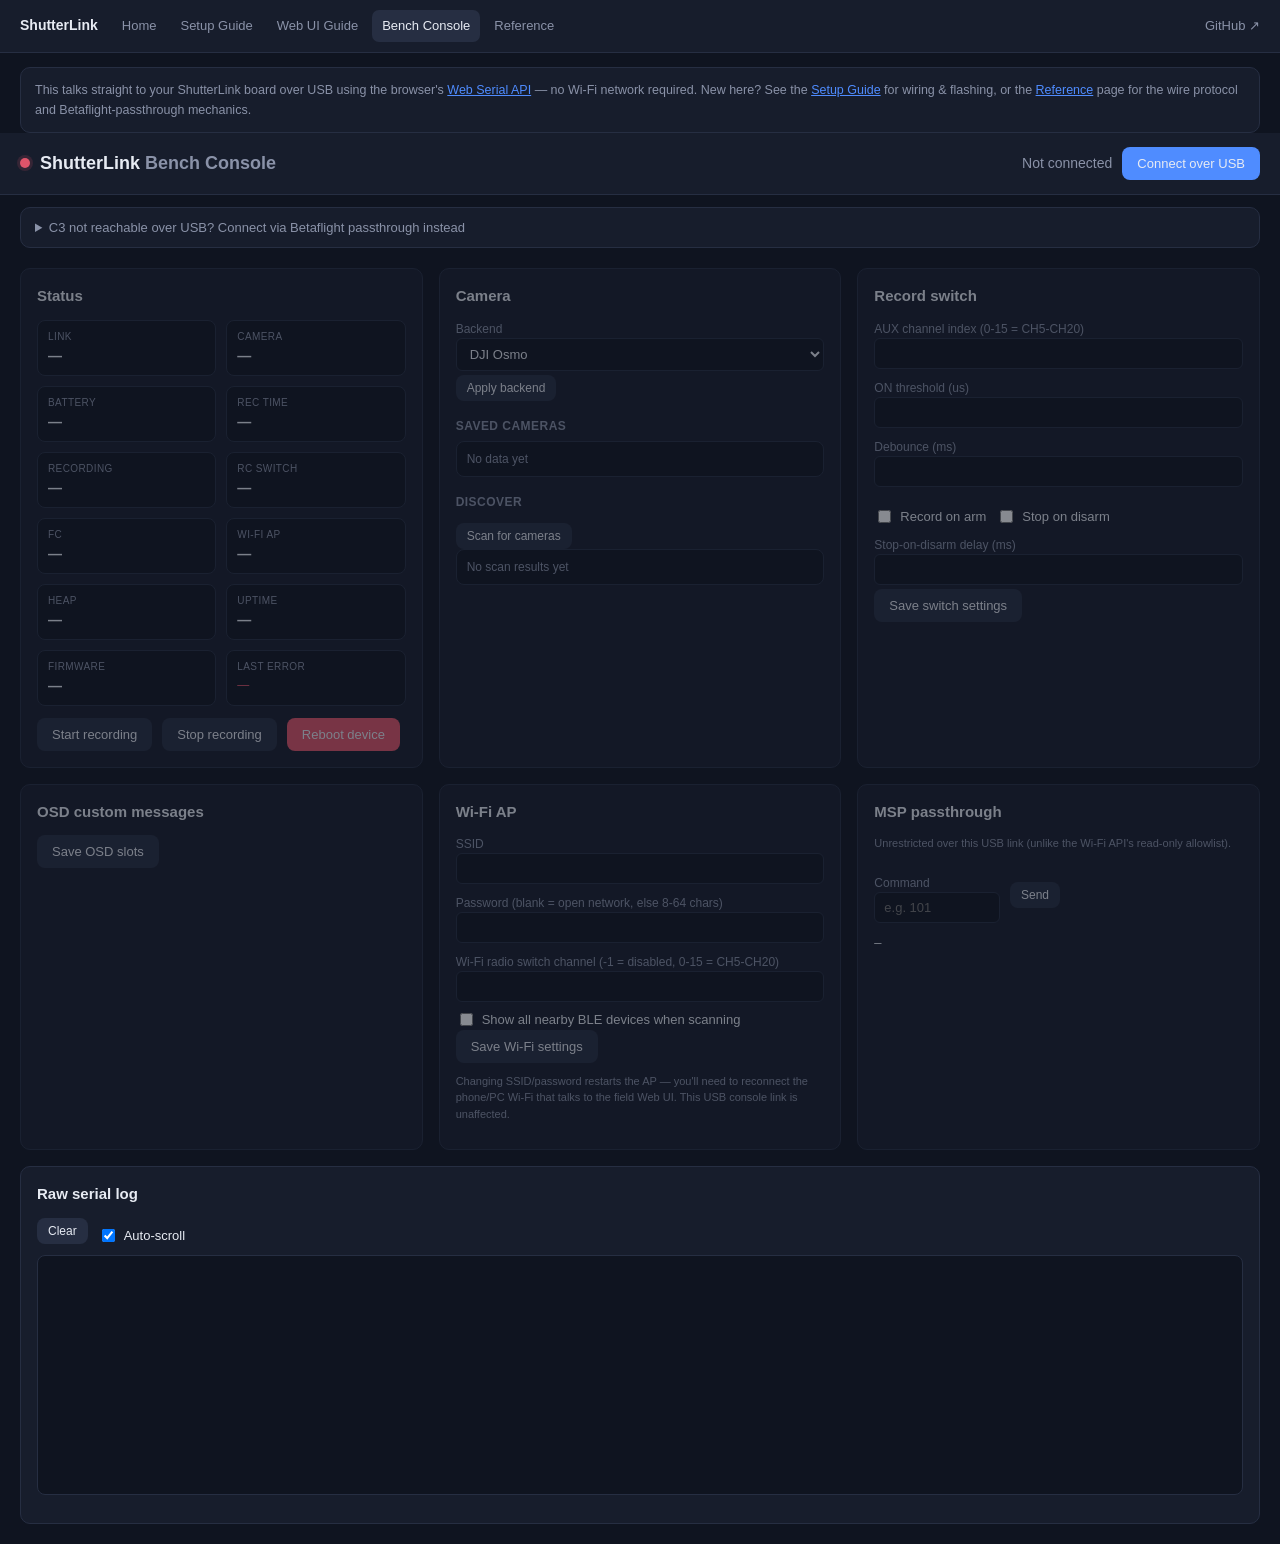
==== docs/console.html @ ccf7205e "Update Github Pages to a proper site" ====
<!DOCTYPE html>
<html lang="en">
<head>
<meta charset="UTF-8">
<meta name="viewport" content="width=device-width, initial-scale=1.0">
<title>Bench Console — ShutterLink</title>
<meta name="description" content="Configure and debug your ShutterLink ESP32-C3 directly over USB using the browser's Web Serial API — no Wi-Fi network required.">
<link rel="stylesheet" href="style.css">
<style>
  /* Slim site-navigation strip above the console's own header — reuses the
     console's existing dark palette (defined in style.css) so it never
     clashes with the tool's own colors. */
  .site-topbar{
    display:flex; align-items:center; gap:14px; flex-wrap:wrap;
    padding:10px 20px; background:var(--panel); border-bottom:1px solid var(--panel-border);
    font-size:13px;
  }
  .site-topbar .brand{
    display:flex; align-items:center; gap:8px; text-decoration:none; color:var(--text);
    font-weight:700; font-size:14px; flex-shrink:0;
  }
  .site-topbar nav{display:flex; gap:4px; flex-wrap:wrap}
  .site-topbar nav a{
    color:var(--muted); text-decoration:none; padding:6px 10px; border-radius:7px; transition:filter .15s;
  }
  .site-topbar nav a:hover{ color:var(--text); background:var(--panel-border); }
  .site-topbar nav a.active{ color:var(--text); background:var(--panel-border); }
  .site-topbar .gh{ margin-left:auto; color:var(--muted); text-decoration:none; flex-shrink:0; }
  .site-topbar .gh:hover{ color:var(--text); }
  .console-intro{
    margin:14px 20px 0; padding:12px 14px; background:var(--panel); border:1px solid var(--panel-border);
    border-radius:var(--radius); font-size:12.5px; color:var(--muted); line-height:1.6;
  }
  .console-intro a{ color:var(--accent); }
</style>
</head>
<body>

<div class="site-topbar">
  <a class="brand" href="index.html">ShutterLink</a>
  <nav>
    <a href="index.html">Home</a>
    <a href="setup.html">Setup Guide</a>
    <a href="webui.html">Web UI Guide</a>
    <a href="console.html" class="active">Bench Console</a>
    <a href="reference.html">Reference</a>
  </nav>
  <a class="gh" href="https://github.com/Caboosh/shutterlink-CBSHFPV" target="_blank" rel="noopener">GitHub ↗</a>
</div>

<p class="console-intro">
  This talks straight to your ShutterLink board over USB using the browser's
  <a href="https://developer.mozilla.org/en-US/docs/Web/API/Web_Serial_API" target="_blank" rel="noopener">Web Serial API</a> —
  no Wi-Fi network required. New here? See the <a href="setup.html">Setup Guide</a> for wiring &amp;
  flashing, or the <a href="reference.html#web-serial-protocol">Reference</a> page for the wire protocol
  and Betaflight-passthrough mechanics.
</p>

<header class="topbar">
  <div class="brand">
    <span class="dot" id="connDot"></span>
    <h1>ShutterLink <span class="muted">Bench Console</span></h1>
  </div>
  <div class="conn-controls">
    <span id="connLabel" class="muted">Not connected</span>
    <button id="btnConnect" class="btn primary">Connect over USB</button>
    <button id="btnDisconnect" class="btn" hidden>Disconnect</button>
  </div>
</header>

<details class="passthrough-panel" id="passthroughPanel">
  <summary>C3 not reachable over USB? Connect via Betaflight passthrough instead</summary>
  <div class="row">
    <label>FC UART # (Ports tab, wired to the C3)
      <input type="number" id="fcUartNumber" min="1" max="20" step="1" placeholder="e.g. 3">
    </label>
    <label>Baud
      <input type="number" id="fcUartBaud" min="9600" step="1" value="115200">
    </label>
    <button id="btnConnectPassthrough" class="btn">Connect via FC passthrough</button>
  </div>
  <p class="hint">
    Opens the FC's own USB port, drives its CLI the way Betaflight Configurator's CLI tab does
    (<code>#</code>, then <code>serial</code> to check which argument style this firmware wants,
    then <code>serialpassthrough</code>), then talks to the C3 straight over that same connection —
    no Configurator window, no reconnecting to a different port. The FC stops flying the instant
    passthrough starts and needs a power cycle afterwards to fly again, so this is a
    bench/disarmed-only connection method, same as the direct USB one.
  </p>
</details>

<p class="unsupported" id="unsupportedNotice" hidden>
  Your browser doesn't support the <a href="https://developer.mozilla.org/en-US/docs/Web/API/Web_Serial_API" target="_blank" rel="noopener">Web Serial API</a>.
  Use a recent Chrome, Edge, or Opera desktop build. Also note Web Serial requires a secure context —
  this page must be served over <code>https://</code> (GitHub Pages is fine) or <code>http://localhost</code>,
  never opened directly as a <code>file://</code> URL.
</p>

<main id="app" class="grid" aria-disabled="true">

  <!-- Status -->
  <section class="card">
    <h2>Status</h2>
    <div class="status-grid">
      <div class="stat"><span class="label">Link</span><span class="value" id="stCamState">—</span></div>
      <div class="stat"><span class="label">Camera</span><span class="value" id="stCamName">—</span></div>
      <div class="stat"><span class="label">Battery</span><span class="value" id="stCamBatt">—</span></div>
      <div class="stat"><span class="label">Rec time</span><span class="value" id="stRecTime">—</span></div>
      <div class="stat"><span class="label">Recording</span><span class="value" id="stDesired">—</span></div>
      <div class="stat"><span class="label">RC switch</span><span class="value" id="stRcValue">—</span></div>
      <div class="stat"><span class="label">FC</span><span class="value" id="stFc">—</span></div>
      <div class="stat"><span class="label">Wi-Fi AP</span><span class="value" id="stWifi">—</span></div>
      <div class="stat"><span class="label">Heap</span><span class="value" id="stHeap">—</span></div>
      <div class="stat"><span class="label">Uptime</span><span class="value" id="stUptime">—</span></div>
      <div class="stat"><span class="label">Firmware</span><span class="value" id="stVersion">—</span></div>
      <div class="stat error-stat"><span class="label">Last error</span><span class="value" id="stLastError">—</span></div>
    </div>
    <div class="row">
      <button id="btnStart" class="btn">Start recording</button>
      <button id="btnStop" class="btn">Stop recording</button>
      <button id="btnReboot" class="btn danger">Reboot device</button>
    </div>
  </section>

  <!-- Camera -->
  <section class="card">
    <h2>Camera</h2>
    <label>Backend
      <select id="camType">
        <option value="0">DJI Osmo</option>
        <option value="1">GoPro</option>
      </select>
    </label>
    <button id="btnApplyCamType" class="btn small">Apply backend</button>

    <h3>Saved cameras</h3>
    <ul id="savedCamList" class="list">
      <li class="muted">No data yet</li>
    </ul>

    <h3>Discover</h3>
    <div class="row">
      <button id="btnScan" class="btn small">Scan for cameras</button>
      <span id="scanStatus" class="muted"></span>
    </div>
    <ul id="pendingCamList" class="list">
      <li class="muted">No scan results yet</li>
    </ul>
  </section>

  <!-- Record switch -->
  <section class="card">
    <h2>Record switch</h2>
    <label>AUX channel index (0-15 = CH5-CH20)
      <input type="number" id="auxChannel" min="0" max="15" step="1">
    </label>
    <label>ON threshold (us)
      <input type="number" id="threshold" min="1200" max="1800" step="1">
    </label>
    <label>Debounce (ms)
      <input type="number" id="debounce" min="50" max="1000" step="1">
    </label>
    <div class="row toggles">
      <label class="switch-label"><input type="checkbox" id="recordOnArm"> Record on arm</label>
      <label class="switch-label"><input type="checkbox" id="stopOnDisarm"> Stop on disarm</label>
    </div>
    <label>Stop-on-disarm delay (ms)
      <input type="number" id="stopOnDisarmDelay" min="0" max="15000" step="50">
    </label>
    <button id="btnSaveSwitch" class="btn">Save switch settings</button>
  </section>

  <!-- OSD -->
  <section class="card">
    <h2>OSD custom messages</h2>
    <div id="osdSlots" class="osd-slots"></div>
    <button id="btnSaveOsd" class="btn">Save OSD slots</button>
  </section>

  <!-- Wi-Fi -->
  <section class="card">
    <h2>Wi-Fi AP</h2>
    <label>SSID
      <input type="text" id="apSsid" maxlength="32">
    </label>
    <label>Password (blank = open network, else 8-64 chars)
      <input type="text" id="apPass" maxlength="64">
    </label>
    <label>Wi-Fi radio switch channel (-1 = disabled, 0-15 = CH5-CH20)
      <input type="number" id="wifiSwitch" min="-1" max="15" step="1">
    </label>
    <label class="switch-label"><input type="checkbox" id="scanAll"> Show all nearby BLE devices when scanning</label>
    <button id="btnSaveWifi" class="btn">Save Wi-Fi settings</button>
    <p class="hint">Changing SSID/password restarts the AP — you'll need to reconnect the phone/PC Wi-Fi
      that talks to the field Web UI. This USB console link is unaffected.</p>
  </section>

  <!-- MSP -->
  <section class="card">
    <h2>MSP passthrough</h2>
    <p class="hint">Unrestricted over this USB link (unlike the Wi-Fi API's read-only allowlist).</p>
    <div class="row">
      <label>Command
        <input type="number" id="mspCmd" min="0" max="255" step="1" placeholder="e.g. 101">
      </label>
      <button id="btnMsp" class="btn small">Send</button>
    </div>
    <pre id="mspResult" class="mono small-pre">—</pre>
  </section>

  <!-- Raw log -->
  <section class="card wide">
    <h2>Raw serial log</h2>
    <div class="row">
      <button id="btnClearLog" class="btn small">Clear</button>
      <label class="switch-label"><input type="checkbox" id="autoScroll" checked> Auto-scroll</label>
    </div>
    <pre id="rawLog" class="mono log"></pre>
  </section>

</main>

<script src="app.js"></script>
</body>
</html>
---- docs/style.css ----
:root {
  --bg: #0f1420;
  --panel: #171d2c;
  --panel-border: #262e42;
  --text: #e7ebf3;
  --muted: #8a92a8;
  --accent: #4f8cff;
  --accent-dim: #2c4a86;
  --ok: #33c07f;
  --warn: #e0a63e;
  --err: #e0546a;
  --radius: 10px;
}

* { box-sizing: border-box; }

body {
  margin: 0;
  background: var(--bg);
  color: var(--text);
  font-family: -apple-system, BlinkMacSystemFont, "Segoe UI", Roboto, sans-serif;
  font-size: 14px;
  line-height: 1.5;
}

h1 { font-size: 18px; margin: 0; font-weight: 600; }
h2 { font-size: 15px; margin: 0 0 12px; font-weight: 600; color: var(--text); }
h3 { font-size: 12px; margin: 16px 0 6px; text-transform: uppercase; letter-spacing: .04em; color: var(--muted); }

.muted { color: var(--muted); }

.topbar {
  display: flex;
  align-items: center;
  justify-content: space-between;
  gap: 12px;
  padding: 14px 20px;
  border-bottom: 1px solid var(--panel-border);
  background: var(--panel);
  flex-wrap: wrap;
}

.brand { display: flex; align-items: center; gap: 10px; }

.dot {
  width: 10px; height: 10px; border-radius: 50%;
  background: var(--err);
  box-shadow: 0 0 0 3px rgba(224, 84, 106, .15);
  flex-shrink: 0;
}
.dot.connected {
  background: var(--ok);
  box-shadow: 0 0 0 3px rgba(51, 192, 127, .18);
}

.conn-controls { display: flex; align-items: center; gap: 10px; }

.passthrough-panel {
  margin: 12px 20px 0;
  padding: 10px 14px;
  background: var(--panel);
  border: 1px solid var(--panel-border);
  border-radius: var(--radius);
}
.passthrough-panel summary {
  cursor: pointer;
  font-size: 13px;
  color: var(--muted);
}
.passthrough-panel summary:hover { color: var(--text); }
.passthrough-panel .row { margin-top: 12px; align-items: flex-end; }
.passthrough-panel label { margin: 0; min-width: 140px; }
.passthrough-panel input { width: auto; }

.unsupported {
  margin: 16px 20px;
  padding: 12px 14px;
  background: rgba(224, 166, 62, .1);
  border: 1px solid rgba(224, 166, 62, .35);
  border-radius: var(--radius);
  color: var(--warn);
}
.unsupported a { color: inherit; }

.btn {
  background: var(--panel-border);
  color: var(--text);
  border: 1px solid transparent;
  border-radius: 8px;
  padding: 8px 14px;
  font-size: 13px;
  cursor: pointer;
}
.btn:hover { filter: brightness(1.15); }
.btn:disabled { opacity: .4; cursor: not-allowed; }
.btn.small { padding: 5px 10px; font-size: 12px; }
.btn.primary { background: var(--accent); }
.btn.danger { background: var(--err); }

.grid {
  display: grid;
  grid-template-columns: repeat(auto-fit, minmax(300px, 1fr));
  gap: 16px;
  padding: 20px;
}

#app[aria-disabled="true"] .card:not(.wide) { opacity: .5; pointer-events: none; }

.card {
  background: var(--panel);
  border: 1px solid var(--panel-border);
  border-radius: var(--radius);
  padding: 16px;
}
.card.wide { grid-column: 1 / -1; }

label {
  display: block;
  font-size: 12px;
  color: var(--muted);
  margin: 10px 0 4px;
}

input[type="text"], input[type="number"], select {
  width: 100%;
  background: var(--bg);
  border: 1px solid var(--panel-border);
  color: var(--text);
  border-radius: 6px;
  padding: 7px 9px;
  font-size: 13px;
}

.switch-label {
  display: flex;
  align-items: center;
  gap: 6px;
  color: var(--text);
  font-size: 13px;
  margin: 8px 0 0;
}
.switch-label input { width: auto; }

.row { display: flex; align-items: center; gap: 10px; flex-wrap: wrap; margin-top: 12px; }
.toggles { margin-top: 12px; }

.status-grid {
  display: grid;
  grid-template-columns: repeat(auto-fill, minmax(120px, 1fr));
  gap: 10px;
}
.stat {
  display: flex;
  flex-direction: column;
  gap: 2px;
  padding: 8px 10px;
  background: var(--bg);
  border-radius: 8px;
  border: 1px solid var(--panel-border);
}
.stat .label { font-size: 10px; text-transform: uppercase; letter-spacing: .04em; color: var(--muted); }
.stat .value { font-size: 14px; font-weight: 600; word-break: break-word; }
.error-stat .value { color: var(--err); font-weight: 500; font-size: 12px; }

.list {
  list-style: none;
  margin: 0;
  padding: 0;
  display: flex;
  flex-direction: column;
  gap: 6px;
}
.list li {
  display: flex;
  align-items: center;
  justify-content: space-between;
  gap: 8px;
  padding: 8px 10px;
  background: var(--bg);
  border: 1px solid var(--panel-border);
  border-radius: 8px;
  font-size: 12px;
}
.list li.active { border-color: var(--accent); }
.list .cam-name { font-weight: 600; }
.list .cam-meta { color: var(--muted); }
.list .cam-actions { display: flex; gap: 6px; }

.osd-slots {
  display: grid;
  grid-template-columns: repeat(auto-fit, minmax(130px, 1fr));
  gap: 10px;
}
.osd-slot { display: flex; flex-direction: column; }
.osd-slot .preview { font-size: 11px; color: var(--muted); margin-top: 4px; min-height: 14px; }

.mono { font-family: "SF Mono", Consolas, Menlo, monospace; }
.small-pre { font-size: 12px; white-space: pre-wrap; word-break: break-word; margin: 8px 0 0; }

.log {
  height: 240px;
  overflow-y: auto;
  background: var(--bg);
  border: 1px solid var(--panel-border);
  border-radius: 8px;
  padding: 10px;
  margin-top: 10px;
  font-size: 12px;
  white-space: pre-wrap;
  word-break: break-word;
}

.hint { font-size: 11px; color: var(--muted); margin-top: 10px; }

.log div.log-dbg { color: var(--muted); }
.log div.log-json { color: var(--ok); }
.log div.err { color: var(--err); }

.btn.small.danger { background: var(--err); }

@media (max-width: 640px) {
  .topbar { flex-direction: column; align-items: flex-start; }
}
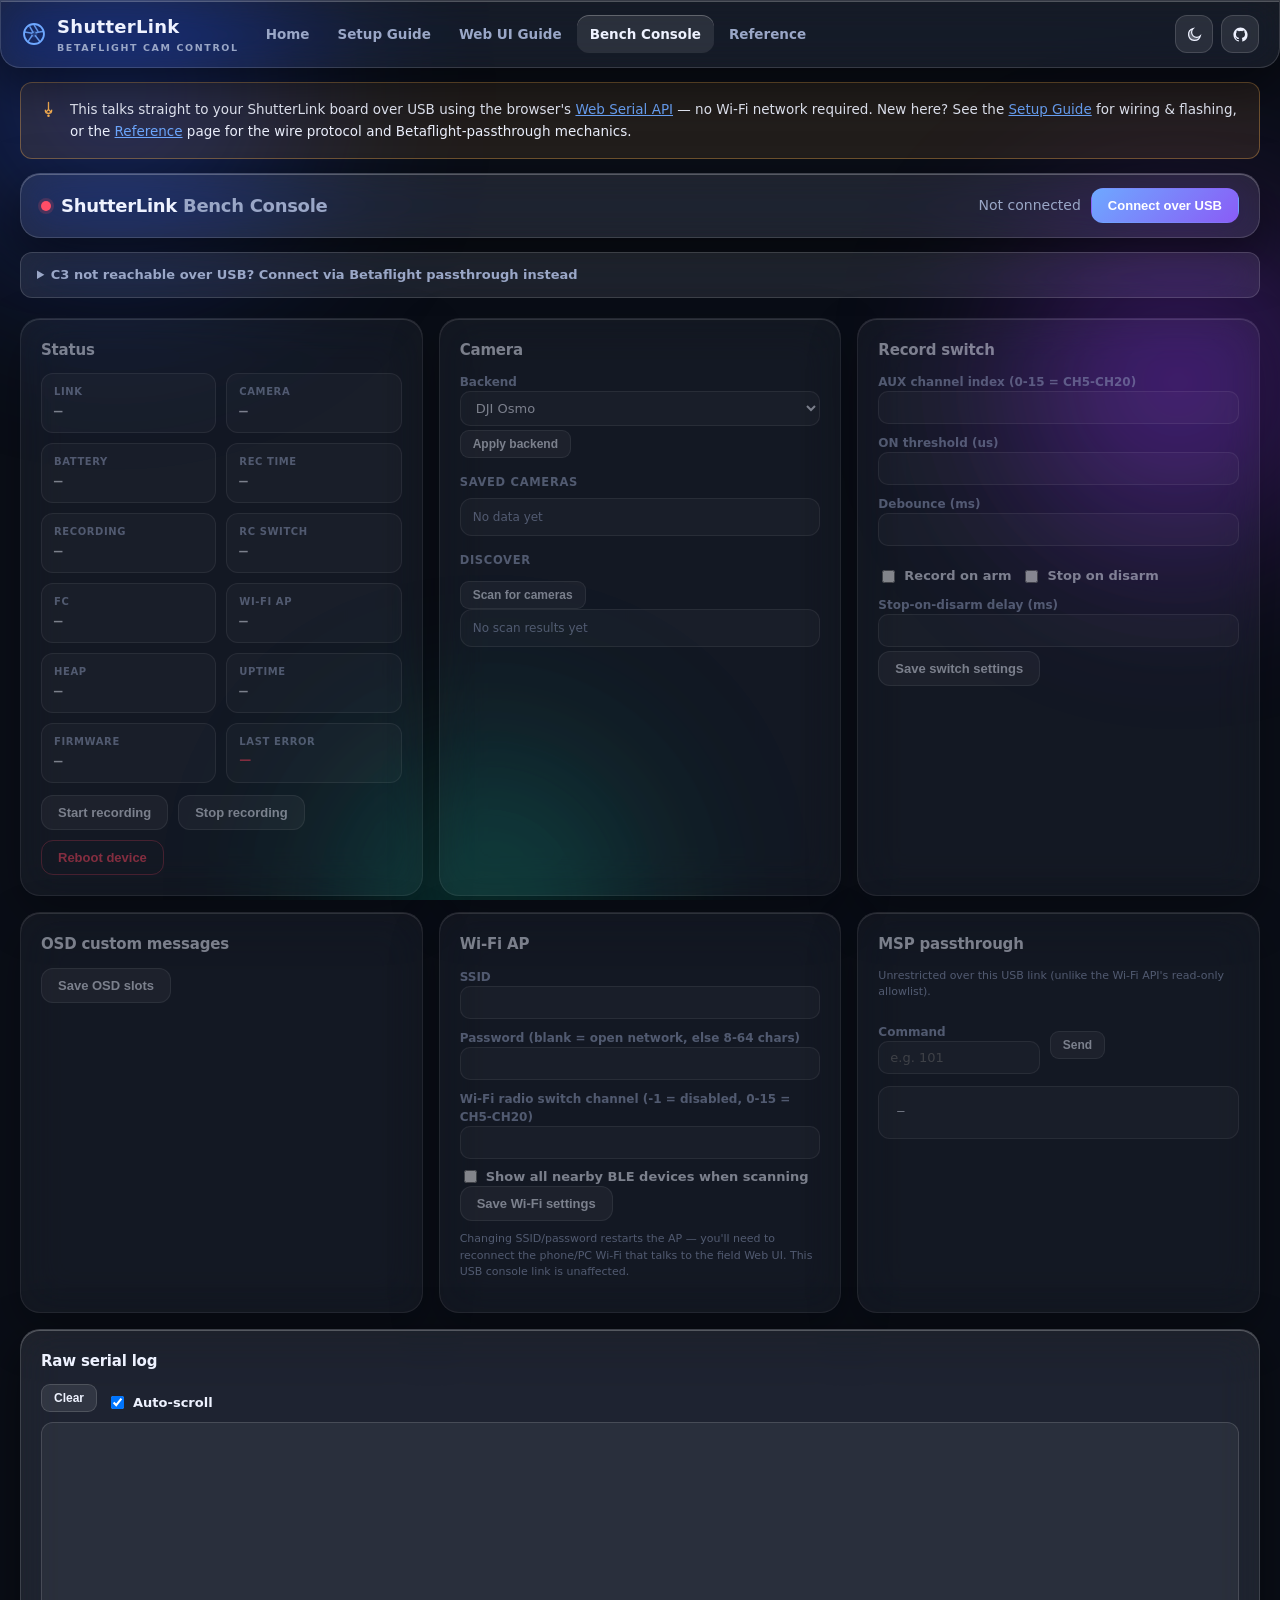
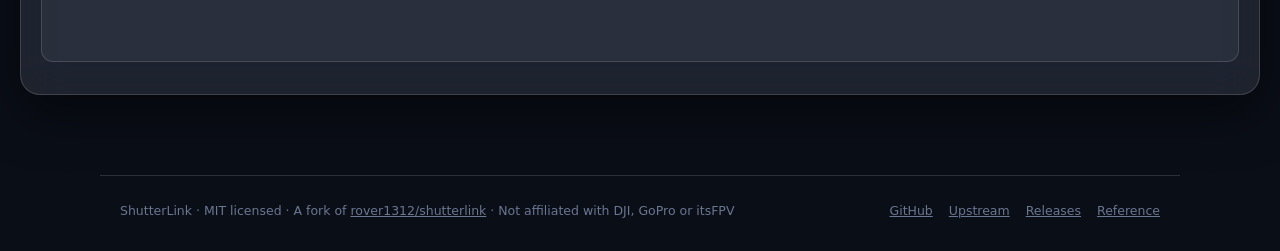
==== commit f2b292eb: "Add Fork Acknowledgement/Credits to site, Restyled Bench Console" ====
--- a/docs/console.html
+++ b/docs/console.html
@@ -1,60 +1,56 @@
 <!DOCTYPE html>
-<html lang="en">
+<html lang="en" data-theme="dark">
 <head>
 <meta charset="UTF-8">
 <meta name="viewport" content="width=device-width, initial-scale=1.0">
 <title>Bench Console — ShutterLink</title>
 <meta name="description" content="Configure and debug your ShutterLink ESP32-C3 directly over USB using the browser's Web Serial API — no Wi-Fi network required.">
+<script>(function(){try{var t=localStorage.getItem('shutterlink.theme');if(t)document.documentElement.setAttribute('data-theme',t);}catch(e){}})();</script>
+<link rel="stylesheet" href="assets/site.css">
 <link rel="stylesheet" href="style.css">
-<style>
-  /* Slim site-navigation strip above the console's own header — reuses the
-     console's existing dark palette (defined in style.css) so it never
-     clashes with the tool's own colors. */
-  .site-topbar{
-    display:flex; align-items:center; gap:14px; flex-wrap:wrap;
-    padding:10px 20px; background:var(--panel); border-bottom:1px solid var(--panel-border);
-    font-size:13px;
-  }
-  .site-topbar .brand{
-    display:flex; align-items:center; gap:8px; text-decoration:none; color:var(--text);
-    font-weight:700; font-size:14px; flex-shrink:0;
-  }
-  .site-topbar nav{display:flex; gap:4px; flex-wrap:wrap}
-  .site-topbar nav a{
-    color:var(--muted); text-decoration:none; padding:6px 10px; border-radius:7px; transition:filter .15s;
-  }
-  .site-topbar nav a:hover{ color:var(--text); background:var(--panel-border); }
-  .site-topbar nav a.active{ color:var(--text); background:var(--panel-border); }
-  .site-topbar .gh{ margin-left:auto; color:var(--muted); text-decoration:none; flex-shrink:0; }
-  .site-topbar .gh:hover{ color:var(--text); }
-  .console-intro{
-    margin:14px 20px 0; padding:12px 14px; background:var(--panel); border:1px solid var(--panel-border);
-    border-radius:var(--radius); font-size:12.5px; color:var(--muted); line-height:1.6;
-  }
-  .console-intro a{ color:var(--accent); }
-</style>
 </head>
 <body>
-
-<div class="site-topbar">
-  <a class="brand" href="index.html">ShutterLink</a>
-  <nav>
+<div class="bg"><div class="blob b1"></div><div class="blob b2"></div><div class="blob b3"></div></div>
+<svg width="0" height="0" style="position:absolute">
+<defs>
+<symbol id="i-aperture" viewBox="0 0 24 24"><circle cx="12" cy="12" r="9.2" fill="none" stroke="currentColor" stroke-width="1.7"/><path d="M12 3.5 L15.8 9.8 M20.9 9.4 L13.4 10.9 M17.8 19.4 L12.9 13.1 M6.4 19 L10.6 12.9 M3.2 10.2 L10.5 11.4 M8 4.9 L11.4 11" fill="none" stroke="currentColor" stroke-width="1.4" opacity=".85"/><circle cx="12" cy="12" r="3.1" fill="currentColor" opacity=".22"/></symbol>
+<symbol id="i-sun" viewBox="0 0 24 24"><circle cx="12" cy="12" r="4.4" fill="currentColor" opacity=".3"/><circle cx="12" cy="12" r="4.4" fill="none" stroke="currentColor" stroke-width="1.7"/><g stroke="currentColor" stroke-width="1.7" stroke-linecap="round"><path d="M12 2.8v2.4M12 18.8v2.4M2.8 12h2.4M18.8 12h2.4M5.5 5.5l1.7 1.7M16.8 16.8l1.7 1.7M18.5 5.5l-1.7 1.7M7.2 16.8l-1.7 1.7"/></g></symbol>
+<symbol id="i-moon" viewBox="0 0 24 24"><path d="M20.2 13.9 A8.4 8.4 0 1 1 10 3.7 A6.8 6.8 0 0 0 20.2 13.9 Z" fill="currentColor" opacity=".28"/><path d="M20.2 13.9 A8.4 8.4 0 1 1 10 3.7 A6.8 6.8 0 0 0 20.2 13.9 Z" fill="none" stroke="currentColor" stroke-width="1.7"/></symbol>
+<symbol id="i-menu" viewBox="0 0 24 24"><g stroke="currentColor" stroke-width="1.8" stroke-linecap="round"><path d="M4 7h16M4 12h16M4 17h16"/></g></symbol>
+<symbol id="i-github" viewBox="0 0 24 24"><path fill="currentColor" d="M12 2C6.48 2 2 6.58 2 12.25c0 4.53 2.87 8.37 6.84 9.73.5.1.68-.22.68-.5 0-.24-.01-.87-.01-1.71-2.78.62-3.37-1.37-3.37-1.37-.45-1.19-1.11-1.5-1.11-1.5-.91-.64.07-.63.07-.63 1 .07 1.53 1.05 1.53 1.05.89 1.57 2.34 1.12 2.91.85.09-.66.35-1.12.63-1.38-2.22-.26-4.56-1.14-4.56-5.07 0-1.12.39-2.04 1.03-2.75-.1-.26-.45-1.32.1-2.75 0 0 .84-.28 2.75 1.05a9.3 9.3 0 0 1 2.5-.35c.85 0 1.71.12 2.5.35 1.91-1.33 2.75-1.05 2.75-1.05.55 1.43.2 2.49.1 2.75.64.71 1.03 1.63 1.03 2.75 0 3.94-2.34 4.8-4.57 5.06.36.32.68.94.68 1.9 0 1.37-.01 2.47-.01 2.81 0 .28.18.61.69.5A10.26 10.26 0 0 0 22 12.25C22 6.58 17.52 2 12 2Z"/></symbol>
+<symbol id="i-usb" viewBox="0 0 24 24"><path d="M12 3v9m0 0-3 3m3-3 3 3M8 13a4 4 0 1 0 8 0" fill="none" stroke="currentColor" stroke-width="1.7" stroke-linecap="round" stroke-linejoin="round"/><circle cx="12" cy="20" r="1.6" fill="currentColor"/></symbol>
+</defs>
+</svg>
+
+<header class="site-header glass">
+  <a href="index.html" class="brand">
+    <svg><use href="#i-aperture"/></svg>
+    <span class="name">ShutterLink<span class="sub">Betaflight Cam Control</span></span>
+  </a>
+  <button class="iconbtn" id="navToggle" aria-label="Toggle menu"><svg><use href="#i-menu"/></svg></button>
+  <nav class="site-nav">
     <a href="index.html">Home</a>
     <a href="setup.html">Setup Guide</a>
     <a href="webui.html">Web UI Guide</a>
-    <a href="console.html" class="active">Bench Console</a>
+    <a href="console.html">Bench Console</a>
     <a href="reference.html">Reference</a>
   </nav>
-  <a class="gh" href="https://github.com/Caboosh/shutterlink-CBSHFPV" target="_blank" rel="noopener">GitHub ↗</a>
+  <div class="header-actions">
+    <button class="iconbtn" id="themeBtn" title="Toggle theme"><svg id="themeIco"><use href="#i-moon"/></svg></button>
+    <a class="iconbtn" href="https://github.com/Caboosh/shutterlink-CBSHFPV" target="_blank" rel="noopener" title="View on GitHub"><svg><use href="#i-github"/></svg></a>
+  </div>
+</header>
+
+<div class="notice" style="margin:14px 20px 0">
+  <svg><use href="#i-usb"/></svg>
+  <p>
+    This talks straight to your ShutterLink board over USB using the browser's
+    <a href="https://developer.mozilla.org/en-US/docs/Web/API/Web_Serial_API" target="_blank" rel="noopener">Web Serial API</a> —
+    no Wi-Fi network required. New here? See the <a href="setup.html">Setup Guide</a> for wiring &amp;
+    flashing, or the <a href="reference.html#web-serial-protocol">Reference</a> page for the wire protocol
+    and Betaflight-passthrough mechanics.
+  </p>
 </div>
-
-<p class="console-intro">
-  This talks straight to your ShutterLink board over USB using the browser's
-  <a href="https://developer.mozilla.org/en-US/docs/Web/API/Web_Serial_API" target="_blank" rel="noopener">Web Serial API</a> —
-  no Wi-Fi network required. New here? See the <a href="setup.html">Setup Guide</a> for wiring &amp;
-  flashing, or the <a href="reference.html#web-serial-protocol">Reference</a> page for the wire protocol
-  and Betaflight-passthrough mechanics.
-</p>
 
 <header class="topbar">
   <div class="brand">
@@ -220,6 +216,17 @@
 
 </main>
 
+<footer class="site-footer">
+  <span>ShutterLink · MIT licensed · A fork of <a href="https://github.com/rover1312/shutterlink" target="_blank" rel="noopener">rover1312/shutterlink</a> · Not affiliated with DJI, GoPro or itsFPV</span>
+  <div class="footer-links">
+    <a href="https://github.com/Caboosh/shutterlink-CBSHFPV" target="_blank" rel="noopener">GitHub</a>
+    <a href="https://github.com/rover1312/shutterlink" target="_blank" rel="noopener">Upstream</a>
+    <a href="https://github.com/Caboosh/shutterlink-CBSHFPV/releases" target="_blank" rel="noopener">Releases</a>
+    <a href="reference.html">Reference</a>
+  </div>
+</footer>
+
+<script src="assets/site.js"></script>
 <script src="app.js"></script>
 </body>
 </html>
--- a/docs/assets/site.css
+++ b/docs/assets/site.css
@@ -0,0 +1,223 @@
+/* ============================================================================
+   ShutterLink docs site — shared chrome
+   Same glassmorphism language as the firmware's embedded Web UI
+   (frosted cards, backdrop blur, animated gradient blobs, dark/light theme)
+   so the project looks like one thing everywhere it shows up.
+============================================================================ */
+
+:root{
+  --font:'Segoe UI',system-ui,-apple-system,BlinkMacSystemFont,Roboto,sans-serif;
+  --mono:'Cascadia Code',ui-monospace,Consolas,'SF Mono',Menlo,monospace;
+  --r:20px;
+  --r-sm:12px;
+  --tr:.3s cubic-bezier(.4,.15,.2,1);
+  --maxw:1080px;
+}
+[data-theme="dark"]{
+  --bg:#0a0e17; --bg2:#0d1220; --txt:#eef2ff; --dim:#9aa7c7; --dim2:#6b7691;
+  --glass:rgba(255,255,255,.055); --glass2:rgba(255,255,255,.09); --glass3:rgba(255,255,255,.14);
+  --stroke:rgba(255,255,255,.14); --hi:rgba(255,255,255,.25);
+  --accent:#6ea8ff; --accent2:#8a5cf6; --rec:#ff4d67; --ok:#3ddc97; --warn:#ffb454;
+  --shadow:0 18px 50px rgba(0,0,0,.5);
+  --code-bg:rgba(255,255,255,.05);
+  --blob-op:.5;
+}
+[data-theme="light"]{
+  --bg:#dce4f2; --bg2:#e8edf7; --txt:#131a2b; --dim:#5b687f; --dim2:#7a86a0;
+  --glass:rgba(255,255,255,.55); --glass2:rgba(255,255,255,.72); --glass3:rgba(255,255,255,.85);
+  --stroke:rgba(255,255,255,.65); --hi:rgba(255,255,255,.95);
+  --accent:#2f6fdb; --accent2:#8a5cf6; --rec:#e02e48; --ok:#149e64; --warn:#c47b16;
+  --shadow:0 18px 40px rgba(30,45,80,.18);
+  --code-bg:rgba(20,30,50,.05);
+  --blob-op:.55;
+}
+
+*{box-sizing:border-box}
+[hidden]{display:none !important}
+html{scroll-behavior:smooth}
+body{
+  margin:0;
+  background:var(--bg);
+  color:var(--txt);
+  font-family:var(--font);
+  line-height:1.6;
+  transition:background .5s,color .5s;
+  min-height:100vh;
+}
+
+/* ---------- background blobs ---------- */
+.bg{position:fixed;inset:0;z-index:-1;overflow:hidden}
+.blob{position:absolute;border-radius:50%;filter:blur(80px);opacity:var(--blob-op);animation:drift 28s ease-in-out infinite alternate}
+.b1{width:46vmax;height:46vmax;left:-14vmax;top:-16vmax;background:radial-gradient(circle,#274bcc,transparent 65%)}
+.b2{width:40vmax;height:40vmax;right:-12vmax;top:14vh;background:radial-gradient(circle,#8a2be2,transparent 65%);animation-delay:-9s}
+.b3{width:36vmax;height:36vmax;left:20vw;bottom:-18vmax;background:radial-gradient(circle,#0e8a72,transparent 65%);animation-delay:-17s}
+@keyframes drift{to{transform:translate(9vmax,6vmax) scale(1.15)}}
+
+.glass{
+  background:var(--glass);
+  border:1px solid var(--stroke);
+  -webkit-backdrop-filter:blur(20px) saturate(160%);
+  backdrop-filter:blur(20px) saturate(160%);
+  box-shadow:var(--shadow),inset 0 1px 0 var(--hi);
+}
+
+/* ---------- header / nav ---------- */
+header.site-header{
+  position:sticky;top:0;z-index:20;
+  display:flex;align-items:center;gap:14px;
+  padding:12px 20px;
+  border-radius:0 0 var(--r) var(--r);
+  margin:0 0 10px;
+}
+.brand{display:flex;align-items:center;gap:10px;text-decoration:none;color:var(--txt);flex-shrink:0}
+.brand svg{width:26px;height:26px;color:var(--accent)}
+.brand .name{font-size:18px;font-weight:700;letter-spacing:.3px}
+.brand .name .sub{display:block;font-size:9.5px;font-weight:600;color:var(--dim);letter-spacing:1.6px;text-transform:uppercase;margin-top:1px}
+
+nav.site-nav{display:flex;align-items:center;gap:2px;flex:1;flex-wrap:wrap}
+nav.site-nav a{
+  color:var(--dim);text-decoration:none;font-size:13.5px;font-weight:600;
+  padding:9px 13px;border-radius:12px;transition:var(--tr);white-space:nowrap;
+}
+nav.site-nav a:hover{color:var(--txt);background:var(--glass2)}
+nav.site-nav a.active{color:var(--txt);background:var(--glass2);box-shadow:inset 0 1px 0 var(--hi)}
+
+.header-actions{display:flex;align-items:center;gap:8px;margin-left:auto}
+.iconbtn{
+  width:38px;height:38px;display:grid;place-items:center;border-radius:12px;cursor:pointer;
+  background:var(--glass2);border:1px solid var(--stroke);color:var(--txt);transition:var(--tr);flex-shrink:0;
+}
+.iconbtn:hover{transform:translateY(-2px);border-color:var(--hi)}
+.iconbtn svg{width:17px;height:17px}
+#navToggle{display:none}
+
+/* ---------- layout ---------- */
+main.page{max-width:var(--maxw);margin:0 auto;padding:8px 20px 60px}
+.section{margin:44px 0}
+.section:first-child{margin-top:20px}
+h1{font-size:clamp(28px,5vw,42px);font-weight:800;line-height:1.15;margin:0 0 14px;letter-spacing:-.3px}
+h2{font-size:24px;font-weight:800;margin:0 0 16px;letter-spacing:-.2px;scroll-margin-top:90px}
+h3{font-size:16px;font-weight:700;margin:22px 0 10px;color:var(--txt)}
+p{color:var(--dim);max-width:70ch}
+p.lead{font-size:17px;color:var(--txt);max-width:60ch}
+a{color:var(--accent)}
+.muted{color:var(--dim)}
+strong{color:var(--txt)}
+
+/* ---------- hero ---------- */
+.hero{text-align:center;padding:56px 20px 20px}
+.hero .eyebrow{
+  display:inline-flex;align-items:center;gap:7px;font-size:12px;font-weight:700;letter-spacing:1.2px;
+  text-transform:uppercase;color:var(--accent);background:var(--glass2);border:1px solid var(--stroke);
+  padding:7px 14px;border-radius:999px;margin-bottom:20px;
+}
+.hero h1{max-width:16ch;margin-left:auto;margin-right:auto}
+.hero .sub{font-size:18px;color:var(--dim);max-width:56ch;margin:0 auto 30px}
+.hero-ctas{display:flex;gap:12px;justify-content:center;flex-wrap:wrap;margin-bottom:16px}
+.hero-links{display:flex;gap:18px;justify-content:center;flex-wrap:wrap;font-size:13px;color:var(--dim2)}
+.hero-links a{color:var(--dim2);text-decoration:underline;text-underline-offset:3px}
+.hero-links a:hover{color:var(--txt)}
+
+/* ---------- buttons ---------- */
+.btn{
+  display:inline-flex;align-items:center;gap:8px;padding:13px 22px;border-radius:14px;border:1px solid var(--stroke);
+  cursor:pointer;font-size:14px;font-weight:700;color:var(--txt);background:var(--glass2);transition:var(--tr);
+  text-decoration:none;
+}
+.btn:hover{transform:translateY(-2px);border-color:var(--hi)}
+.btn.primary{background:linear-gradient(135deg,var(--accent),var(--accent2));border-color:transparent;color:#fff}
+.btn.small{padding:8px 15px;font-size:12.5px;border-radius:10px}
+
+/* ---------- callout notice ---------- */
+.notice{
+  display:flex;gap:12px;padding:16px 18px;border-radius:var(--r-sm);
+  background:rgba(255,180,84,.1);border:1px solid rgba(255,180,84,.35);
+  font-size:13.5px;line-height:1.6;color:var(--txt);margin:20px 0;
+}
+.notice.err{background:rgba(255,77,103,.08);border-color:rgba(255,77,103,.3)}
+.notice.ok{background:rgba(61,220,151,.08);border-color:rgba(61,220,151,.3)}
+.notice svg{width:19px;height:19px;flex-shrink:0;color:var(--warn);margin-top:1px}
+.notice.err svg{color:var(--rec)}
+.notice.ok svg{color:var(--ok)}
+.notice p{margin:0;color:var(--txt);max-width:none}
+.notice code{background:var(--code-bg)}
+
+/* ---------- cards / feature grid ---------- */
+.card{border-radius:var(--r);padding:22px}
+.grid{display:grid;grid-template-columns:repeat(auto-fit,minmax(240px,1fr));gap:16px}
+.grid.cols-2{grid-template-columns:repeat(auto-fit,minmax(320px,1fr))}
+.feature{padding:22px}
+.feature .ic{width:34px;height:34px;color:var(--accent);margin-bottom:14px}
+.feature h3{margin:0 0 8px;font-size:15.5px}
+.feature p{font-size:13.5px;margin:0;max-width:none}
+
+/* ---------- step list ---------- */
+.step{display:flex;gap:18px;padding:26px 0;border-top:1px dashed var(--stroke)}
+.step:first-of-type{border-top:none}
+.step .num{
+  flex-shrink:0;width:38px;height:38px;border-radius:50%;display:grid;place-items:center;
+  font-weight:800;font-size:15px;background:linear-gradient(135deg,var(--accent),var(--accent2));color:#fff;
+}
+.step .body{flex:1;min-width:0}
+.step h3{margin:6px 0 8px;font-size:18px}
+
+/* ---------- tables ---------- */
+table{width:100%;border-collapse:collapse;font-size:13.5px;margin:14px 0}
+th,td{text-align:left;padding:11px 14px;border-bottom:1px solid var(--stroke)}
+th{font-weight:700;color:var(--dim);font-size:11.5px;text-transform:uppercase;letter-spacing:.6px}
+td{color:var(--txt)}
+td:first-child,th:first-child{padding-left:0}
+.table-wrap{border-radius:var(--r-sm);background:var(--glass2);border:1px solid var(--stroke);padding:4px 16px;overflow-x:auto}
+.table-wrap table{min-width:420px}
+
+/* ---------- code ---------- */
+code{
+  font-family:var(--mono);font-size:.9em;background:var(--code-bg);
+  padding:2px 6px;border-radius:5px;color:var(--txt);
+}
+pre{
+  font-family:var(--mono);font-size:13px;background:var(--code-bg);border:1px solid var(--stroke);
+  border-radius:var(--r-sm);padding:16px 18px;overflow-x:auto;line-height:1.55;
+}
+pre code{background:none;padding:0}
+
+/* ---------- TOC ---------- */
+.with-toc{display:grid;grid-template-columns:200px 1fr;gap:40px;align-items:start}
+.toc{position:sticky;top:90px;display:flex;flex-direction:column;gap:2px;font-size:13px}
+.toc a{color:var(--dim);text-decoration:none;padding:7px 10px;border-radius:9px;transition:var(--tr)}
+.toc a:hover{color:var(--txt);background:var(--glass2)}
+.toc a.active{color:var(--accent);font-weight:700;background:var(--glass2)}
+
+/* ---------- diagram ---------- */
+.flow{display:flex;align-items:stretch;gap:10px;flex-wrap:wrap;justify-content:center;margin:10px 0}
+.flow .node{
+  flex:1;min-width:140px;padding:16px;border-radius:var(--r-sm);background:var(--glass2);
+  border:1px solid var(--stroke);text-align:center;
+}
+.flow .node b{display:block;font-size:13.5px;margin-bottom:4px}
+.flow .node span{font-size:11.5px;color:var(--dim)}
+.flow .arrow{display:flex;align-items:center;justify-content:center;color:var(--dim);font-size:18px;padding:0 2px}
+@media (max-width:760px){.flow .arrow{transform:rotate(90deg);padding:4px 0}}
+
+/* ---------- footer ---------- */
+footer.site-footer{
+  max-width:var(--maxw);margin:60px auto 30px;padding:26px 20px 0;border-top:1px solid var(--stroke);
+  display:flex;justify-content:space-between;gap:20px;flex-wrap:wrap;font-size:12.5px;color:var(--dim2);
+}
+footer.site-footer a{color:var(--dim2)}
+footer.site-footer a:hover{color:var(--txt)}
+.footer-links{display:flex;gap:16px;flex-wrap:wrap}
+
+/* ---------- responsive nav ---------- */
+@media (max-width:840px){
+  nav.site-nav{
+    position:fixed;inset:64px 12px auto 12px;flex-direction:column;align-items:stretch;
+    padding:10px;border-radius:var(--r);background:var(--bg2);border:1px solid var(--stroke);
+    box-shadow:var(--shadow);display:none;gap:2px;
+  }
+  nav.site-nav.open{display:flex}
+  nav.site-nav a{padding:12px 14px}
+  #navToggle{display:grid}
+  .with-toc{grid-template-columns:1fr}
+  .toc{position:static;flex-direction:row;flex-wrap:wrap;top:auto}
+}
--- a/docs/style.css
+++ b/docs/style.css
@@ -1,33 +1,54 @@
-:root {
-  --bg: #0f1420;
-  --panel: #171d2c;
-  --panel-border: #262e42;
-  --text: #e7ebf3;
-  --muted: #8a92a8;
-  --accent: #4f8cff;
-  --accent-dim: #2c4a86;
-  --ok: #33c07f;
-  --warn: #e0a63e;
-  --err: #e0546a;
-  --radius: 10px;
+/* ============================================================================
+   ShutterLink Bench Console — component styles
+   Same glassmorphism tokens as assets/site.css (duplicated here so this file
+   still works standalone). Every selector below matches what app.js expects —
+   only the look changed, never the structure/classes/ids.
+============================================================================ */
+
+:root{
+  --font:'Segoe UI',system-ui,-apple-system,BlinkMacSystemFont,Roboto,sans-serif;
+  --mono:'Cascadia Code',ui-monospace,Consolas,'SF Mono',Menlo,monospace;
+  --r:20px;
+  --r-sm:12px;
+  --tr:.3s cubic-bezier(.4,.15,.2,1);
+}
+[data-theme="dark"]{
+  --bg:#0a0e17; --txt:#eef2ff; --dim:#9aa7c7; --dim2:#6b7691;
+  --glass:rgba(255,255,255,.055); --glass2:rgba(255,255,255,.09); --glass3:rgba(255,255,255,.14);
+  --stroke:rgba(255,255,255,.14); --hi:rgba(255,255,255,.25);
+  --accent:#6ea8ff; --accent2:#8a5cf6; --rec:#ff4d67; --ok:#3ddc97; --warn:#ffb454;
+  --shadow:0 18px 50px rgba(0,0,0,.5);
+  --code-bg:rgba(255,255,255,.05);
+  --blob-op:.5;
+}
+[data-theme="light"]{
+  --bg:#dce4f2; --txt:#131a2b; --dim:#5b687f; --dim2:#7a86a0;
+  --glass:rgba(255,255,255,.55); --glass2:rgba(255,255,255,.72); --glass3:rgba(255,255,255,.85);
+  --stroke:rgba(255,255,255,.65); --hi:rgba(255,255,255,.95);
+  --accent:#2f6fdb; --accent2:#8a5cf6; --rec:#e02e48; --ok:#149e64; --warn:#c47b16;
+  --shadow:0 18px 40px rgba(30,45,80,.18);
+  --code-bg:rgba(20,30,50,.05);
+  --blob-op:.55;
 }
 
 * { box-sizing: border-box; }
+[hidden] { display: none !important; }
 
 body {
   margin: 0;
   background: var(--bg);
-  color: var(--text);
-  font-family: -apple-system, BlinkMacSystemFont, "Segoe UI", Roboto, sans-serif;
+  color: var(--txt);
+  font-family: var(--font);
   font-size: 14px;
   line-height: 1.5;
-}
-
-h1 { font-size: 18px; margin: 0; font-weight: 600; }
-h2 { font-size: 15px; margin: 0 0 12px; font-weight: 600; color: var(--text); }
-h3 { font-size: 12px; margin: 16px 0 6px; text-transform: uppercase; letter-spacing: .04em; color: var(--muted); }
-
-.muted { color: var(--muted); }
+  transition: background .5s, color .5s;
+}
+
+h1 { font-size: 18px; margin: 0; font-weight: 700; }
+h2 { font-size: 15px; margin: 0 0 12px; font-weight: 700; color: var(--txt); }
+h3 { font-size: 11.5px; margin: 16px 0 6px; text-transform: uppercase; letter-spacing: .06em; color: var(--dim); font-weight: 700; }
+
+.muted { color: var(--dim); }
 
 .topbar {
   display: flex;
@@ -35,8 +56,13 @@
   justify-content: space-between;
   gap: 12px;
   padding: 14px 20px;
-  border-bottom: 1px solid var(--panel-border);
-  background: var(--panel);
+  margin: 14px 20px 0;
+  border-radius: var(--r);
+  background: var(--glass2);
+  border: 1px solid var(--stroke);
+  -webkit-backdrop-filter: blur(20px) saturate(160%);
+  backdrop-filter: blur(20px) saturate(160%);
+  box-shadow: var(--shadow), inset 0 1px 0 var(--hi);
   flex-wrap: wrap;
 }
 
@@ -44,58 +70,65 @@
 
 .dot {
   width: 10px; height: 10px; border-radius: 50%;
-  background: var(--err);
-  box-shadow: 0 0 0 3px rgba(224, 84, 106, .15);
+  background: var(--rec);
+  box-shadow: 0 0 0 3px rgba(255, 77, 103, .18);
   flex-shrink: 0;
+  transition: var(--tr);
 }
 .dot.connected {
   background: var(--ok);
-  box-shadow: 0 0 0 3px rgba(51, 192, 127, .18);
+  box-shadow: 0 0 12px var(--ok), 0 0 0 3px rgba(61, 220, 151, .18);
 }
 
 .conn-controls { display: flex; align-items: center; gap: 10px; }
 
 .passthrough-panel {
-  margin: 12px 20px 0;
-  padding: 10px 14px;
-  background: var(--panel);
-  border: 1px solid var(--panel-border);
-  border-radius: var(--radius);
+  margin: 14px 20px 0;
+  padding: 12px 16px;
+  background: var(--glass2);
+  border: 1px solid var(--stroke);
+  border-radius: var(--r-sm);
+  -webkit-backdrop-filter: blur(20px) saturate(160%);
+  backdrop-filter: blur(20px) saturate(160%);
 }
 .passthrough-panel summary {
   cursor: pointer;
   font-size: 13px;
-  color: var(--muted);
-}
-.passthrough-panel summary:hover { color: var(--text); }
+  font-weight: 600;
+  color: var(--dim);
+}
+.passthrough-panel summary:hover { color: var(--txt); }
 .passthrough-panel .row { margin-top: 12px; align-items: flex-end; }
 .passthrough-panel label { margin: 0; min-width: 140px; }
 .passthrough-panel input { width: auto; }
 
 .unsupported {
   margin: 16px 20px;
-  padding: 12px 14px;
-  background: rgba(224, 166, 62, .1);
-  border: 1px solid rgba(224, 166, 62, .35);
-  border-radius: var(--radius);
+  padding: 14px 16px;
+  background: rgba(255, 180, 84, .1);
+  border: 1px solid rgba(255, 180, 84, .35);
+  border-radius: var(--r-sm);
   color: var(--warn);
 }
 .unsupported a { color: inherit; }
 
 .btn {
-  background: var(--panel-border);
-  color: var(--text);
-  border: 1px solid transparent;
-  border-radius: 8px;
-  padding: 8px 14px;
-  font-size: 13px;
+  background: var(--glass2);
+  color: var(--txt);
+  border: 1px solid var(--stroke);
+  border-radius: 12px;
+  padding: 9px 16px;
+  font-size: 13px;
+  font-weight: 600;
   cursor: pointer;
-}
-.btn:hover { filter: brightness(1.15); }
-.btn:disabled { opacity: .4; cursor: not-allowed; }
-.btn.small { padding: 5px 10px; font-size: 12px; }
-.btn.primary { background: var(--accent); }
-.btn.danger { background: var(--err); }
+  transition: var(--tr);
+}
+.btn:hover { transform: translateY(-1px); border-color: var(--hi); }
+.btn:disabled { opacity: .4; cursor: not-allowed; transform: none; }
+.btn.small { padding: 6px 12px; font-size: 12px; border-radius: 9px; }
+.btn.primary { background: linear-gradient(135deg, var(--accent), var(--accent2)); border-color: transparent; color: #fff; }
+.btn.danger { background: transparent; border-color: rgba(255, 77, 103, .45); color: var(--rec); }
+.btn.danger:hover { background: rgba(255, 77, 103, .1); }
 
 .grid {
   display: grid;
@@ -107,35 +140,44 @@
 #app[aria-disabled="true"] .card:not(.wide) { opacity: .5; pointer-events: none; }
 
 .card {
-  background: var(--panel);
-  border: 1px solid var(--panel-border);
-  border-radius: var(--radius);
-  padding: 16px;
+  background: var(--glass2);
+  border: 1px solid var(--stroke);
+  border-radius: var(--r);
+  padding: 20px;
+  -webkit-backdrop-filter: blur(20px) saturate(160%);
+  backdrop-filter: blur(20px) saturate(160%);
+  box-shadow: var(--shadow), inset 0 1px 0 var(--hi);
 }
 .card.wide { grid-column: 1 / -1; }
 
 label {
   display: block;
   font-size: 12px;
-  color: var(--muted);
+  color: var(--dim);
   margin: 10px 0 4px;
+  font-weight: 600;
 }
 
 input[type="text"], input[type="number"], select {
   width: 100%;
-  background: var(--bg);
-  border: 1px solid var(--panel-border);
-  color: var(--text);
-  border-radius: 6px;
-  padding: 7px 9px;
-  font-size: 13px;
-}
+  background: var(--glass);
+  border: 1px solid var(--stroke);
+  color: var(--txt);
+  border-radius: 10px;
+  padding: 8px 11px;
+  font-size: 13px;
+  font-family: inherit;
+  outline: none;
+  transition: var(--tr);
+}
+input[type="text"]:focus, input[type="number"]:focus, select:focus { border-color: var(--accent); }
+select option { color: #131a2b; background: #fff; }
 
 .switch-label {
   display: flex;
   align-items: center;
   gap: 6px;
-  color: var(--text);
+  color: var(--txt);
   font-size: 13px;
   margin: 8px 0 0;
 }
@@ -153,14 +195,14 @@
   display: flex;
   flex-direction: column;
   gap: 2px;
-  padding: 8px 10px;
-  background: var(--bg);
-  border-radius: 8px;
-  border: 1px solid var(--panel-border);
-}
-.stat .label { font-size: 10px; text-transform: uppercase; letter-spacing: .04em; color: var(--muted); }
-.stat .value { font-size: 14px; font-weight: 600; word-break: break-word; }
-.error-stat .value { color: var(--err); font-weight: 500; font-size: 12px; }
+  padding: 10px 12px;
+  background: var(--glass);
+  border-radius: var(--r-sm);
+  border: 1px solid var(--stroke);
+}
+.stat .label { font-size: 10px; text-transform: uppercase; letter-spacing: .06em; color: var(--dim); font-weight: 700; }
+.stat .value { font-size: 14px; font-weight: 700; word-break: break-word; font-family: var(--mono); }
+.error-stat .value { color: var(--rec); font-weight: 600; font-size: 12px; font-family: var(--font); }
 
 .list {
   list-style: none;
@@ -175,15 +217,15 @@
   align-items: center;
   justify-content: space-between;
   gap: 8px;
-  padding: 8px 10px;
-  background: var(--bg);
-  border: 1px solid var(--panel-border);
-  border-radius: 8px;
+  padding: 9px 12px;
+  background: var(--glass);
+  border: 1px solid var(--stroke);
+  border-radius: var(--r-sm);
   font-size: 12px;
 }
-.list li.active { border-color: var(--accent); }
-.list .cam-name { font-weight: 600; }
-.list .cam-meta { color: var(--muted); }
+.list li.active { border-color: var(--accent); box-shadow: inset 0 0 0 1px var(--accent); }
+.list .cam-name { font-weight: 700; }
+.list .cam-meta { color: var(--dim); }
 .list .cam-actions { display: flex; gap: 6px; }
 
 .osd-slots {
@@ -192,31 +234,32 @@
   gap: 10px;
 }
 .osd-slot { display: flex; flex-direction: column; }
-.osd-slot .preview { font-size: 11px; color: var(--muted); margin-top: 4px; min-height: 14px; }
-
-.mono { font-family: "SF Mono", Consolas, Menlo, monospace; }
+.osd-slot .preview { font-size: 11px; color: var(--dim); margin-top: 4px; min-height: 14px; font-family: var(--mono); }
+
+.mono { font-family: var(--mono); }
 .small-pre { font-size: 12px; white-space: pre-wrap; word-break: break-word; margin: 8px 0 0; }
 
 .log {
   height: 240px;
   overflow-y: auto;
-  background: var(--bg);
-  border: 1px solid var(--panel-border);
-  border-radius: 8px;
-  padding: 10px;
+  background: var(--glass);
+  border: 1px solid var(--stroke);
+  border-radius: var(--r-sm);
+  padding: 12px;
   margin-top: 10px;
   font-size: 12px;
   white-space: pre-wrap;
   word-break: break-word;
 }
 
-.hint { font-size: 11px; color: var(--muted); margin-top: 10px; }
-
-.log div.log-dbg { color: var(--muted); }
+.hint { font-size: 11px; color: var(--dim); margin-top: 10px; }
+
+.log div.log-dbg { color: var(--dim); }
 .log div.log-json { color: var(--ok); }
-.log div.err { color: var(--err); }
-
-.btn.small.danger { background: var(--err); }
+.log div.err { color: var(--rec); }
+
+.btn.small.danger { background: transparent; border-color: rgba(255, 77, 103, .45); color: var(--rec); }
+.btn.small.danger:hover { background: rgba(255, 77, 103, .1); }
 
 @media (max-width: 640px) {
   .topbar { flex-direction: column; align-items: flex-start; }
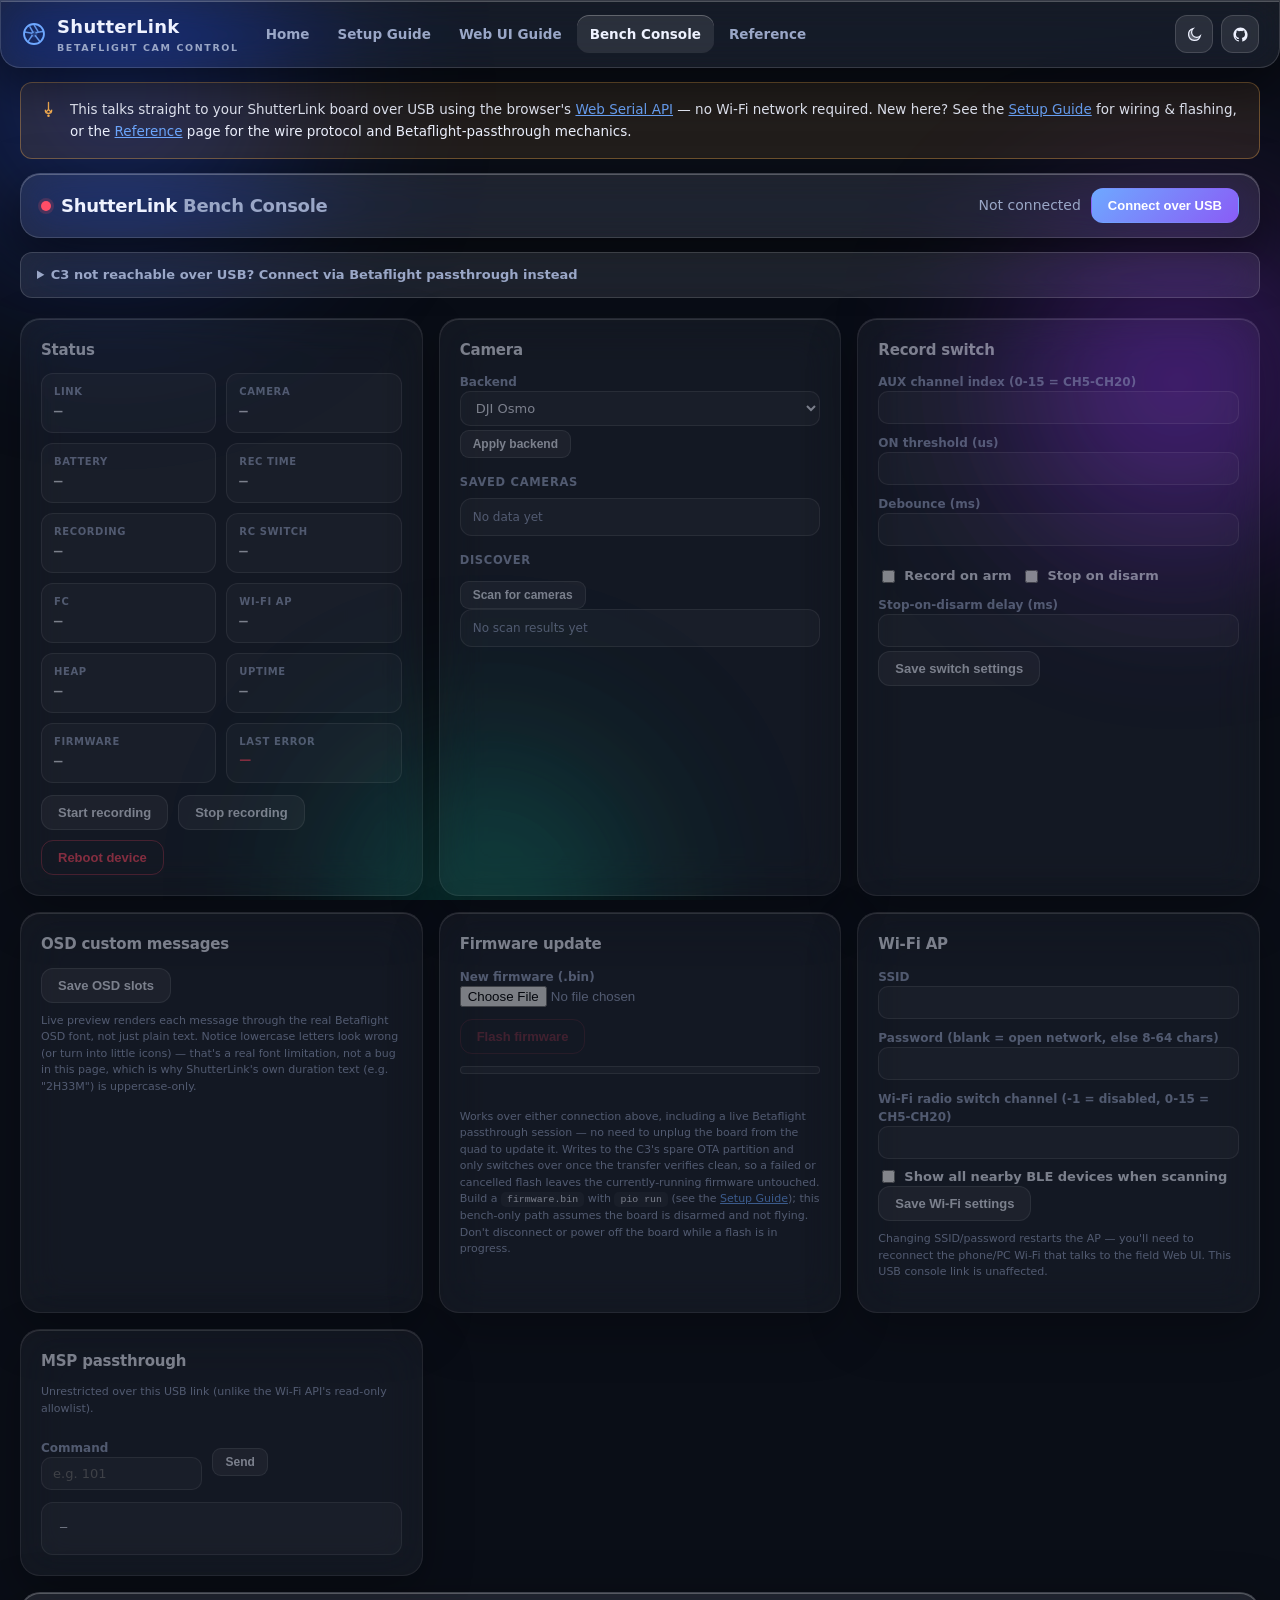
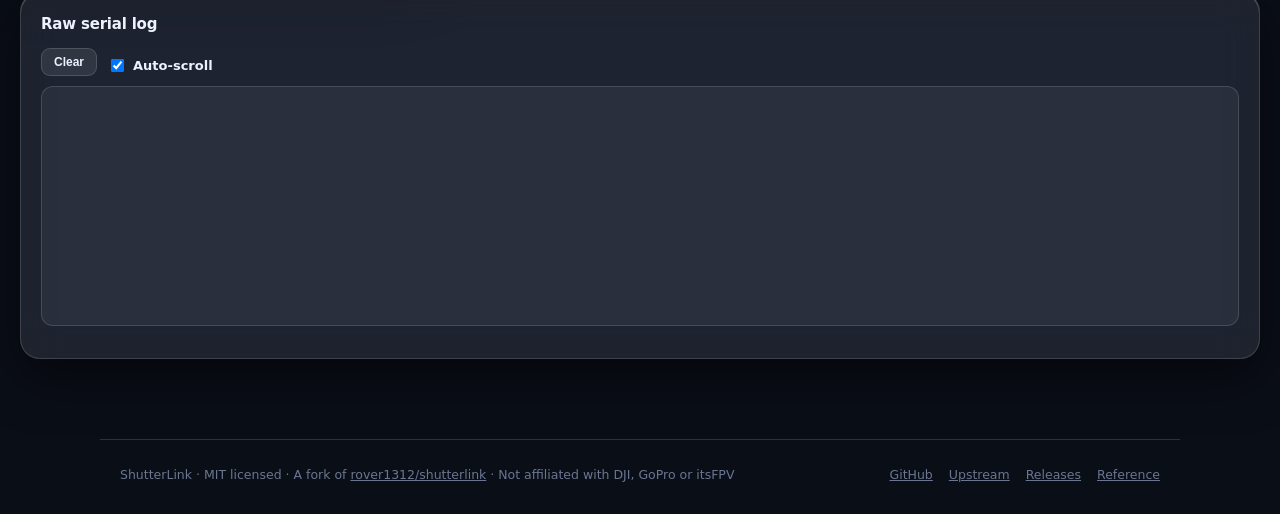
==== commit 1810e242: "Allow OTA Flashing from the Web Serial configurator." ====
--- a/docs/console.html
+++ b/docs/console.html
@@ -171,6 +171,38 @@
     <h2>OSD custom messages</h2>
     <div id="osdSlots" class="osd-slots"></div>
     <button id="btnSaveOsd" class="btn">Save OSD slots</button>
+    <p class="hint">
+      Live preview renders each message through the real Betaflight OSD font,
+      not just plain text. Notice lowercase letters look wrong (or turn into
+      little icons) &mdash; that's a real font limitation, not a bug in this
+      page, which is why ShutterLink's own duration text (e.g. "2H33M") is
+      uppercase-only.
+    </p>
+  </section>
+
+  <!-- OTA firmware update -->
+  <section class="card">
+    <h2>Firmware update</h2>
+    <label>New firmware (.bin)
+      <input type="file" id="otaFile" accept=".bin">
+    </label>
+    <div class="row">
+      <button id="btnOtaFlash" class="btn danger" disabled>Flash firmware</button>
+      <button id="btnOtaCancel" class="btn small" hidden>Cancel</button>
+    </div>
+    <div class="ota-progress" id="otaProgressWrap">
+      <div class="ota-progress-bar" id="otaProgressBar"></div>
+    </div>
+    <p class="ota-status" id="otaStatus"></p>
+    <p class="hint">
+      Works over either connection above, including a live Betaflight passthrough session &mdash;
+      no need to unplug the board from the quad to update it. Writes to the C3's spare OTA
+      partition and only switches over once the transfer verifies clean, so a failed or
+      cancelled flash leaves the currently-running firmware untouched. Build a <code>firmware.bin</code>
+      with <code>pio run</code> (see the <a href="setup.html">Setup Guide</a>); this bench-only
+      path assumes the board is disarmed and not flying. Don't disconnect or power off the
+      board while a flash is in progress.
+    </p>
   </section>
 
   <!-- Wi-Fi -->
--- a/docs/style.css
+++ b/docs/style.css
@@ -230,11 +230,25 @@
 
 .osd-slots {
   display: grid;
-  grid-template-columns: repeat(auto-fit, minmax(130px, 1fr));
+  grid-template-columns: repeat(auto-fit, minmax(220px, 1fr));
   gap: 10px;
 }
 .osd-slot { display: flex; flex-direction: column; }
-.osd-slot .preview { font-size: 11px; color: var(--dim); margin-top: 4px; min-height: 14px; font-family: var(--mono); }
+/* Live OSD preview: renders the slot's text through the real Betaflight
+   font (see docs/app.js), so it's styled like a tiny goggle readout rather
+   than a plain label -- black backing, crisp nearest-neighbor scaling. */
+.osd-slot canvas.osd-preview {
+  display: block;
+  width: 100%;
+  height: auto;
+  margin-top: 6px;
+  background: #000;
+  border: 1px solid var(--stroke);
+  border-radius: 4px;
+  padding: 3px 4px;
+  image-rendering: pixelated;
+  image-rendering: crisp-edges;
+}
 
 .mono { font-family: var(--mono); }
 .small-pre { font-size: 12px; white-space: pre-wrap; word-break: break-word; margin: 8px 0 0; }
@@ -254,6 +268,22 @@
 
 .hint { font-size: 11px; color: var(--dim); margin-top: 10px; }
 
+.ota-progress {
+  height: 8px;
+  margin-top: 12px;
+  background: var(--glass);
+  border: 1px solid var(--stroke);
+  border-radius: 999px;
+  overflow: hidden;
+}
+.ota-progress-bar {
+  height: 100%;
+  width: 0%;
+  background: linear-gradient(135deg, var(--accent), var(--accent2));
+  transition: width .2s ease;
+}
+.ota-status { font-size: 12px; color: var(--txt); margin: 8px 0 0; min-height: 1.4em; }
+
 .log div.log-dbg { color: var(--dim); }
 .log div.log-json { color: var(--ok); }
 .log div.err { color: var(--rec); }
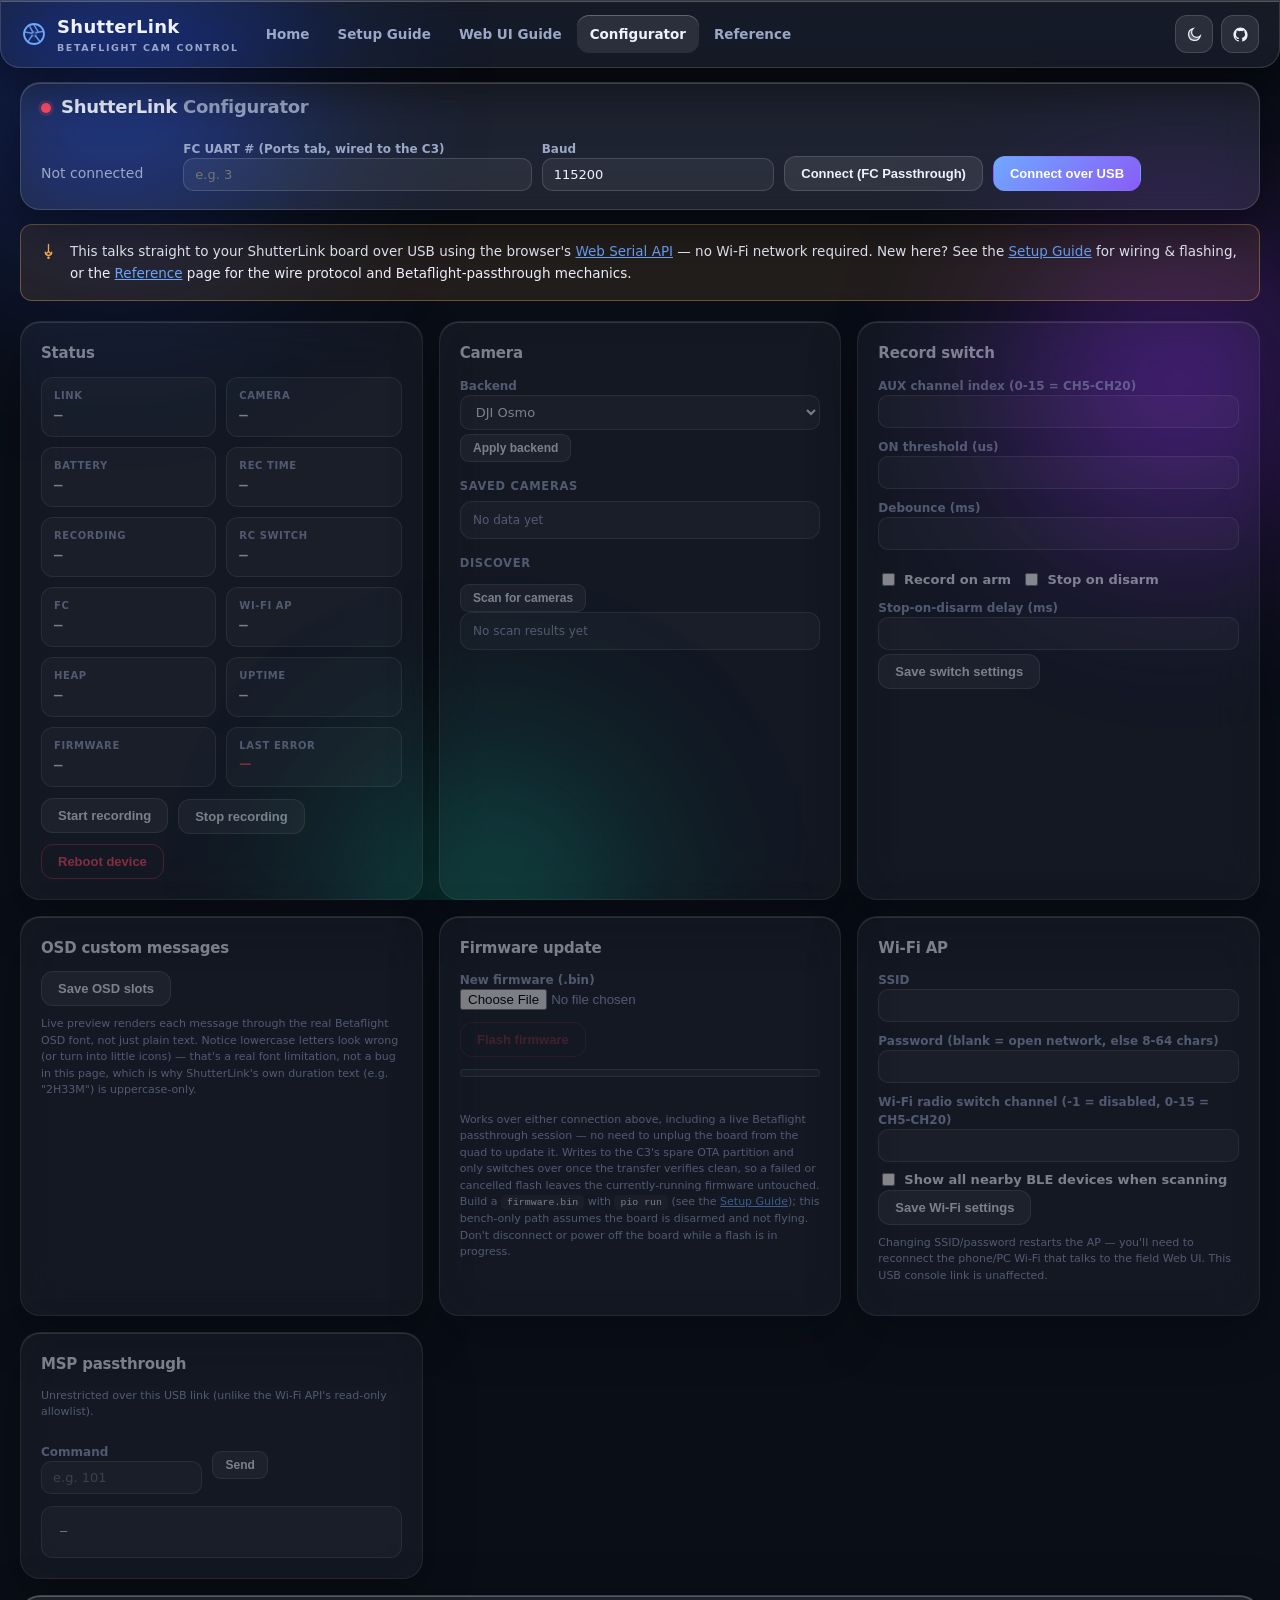
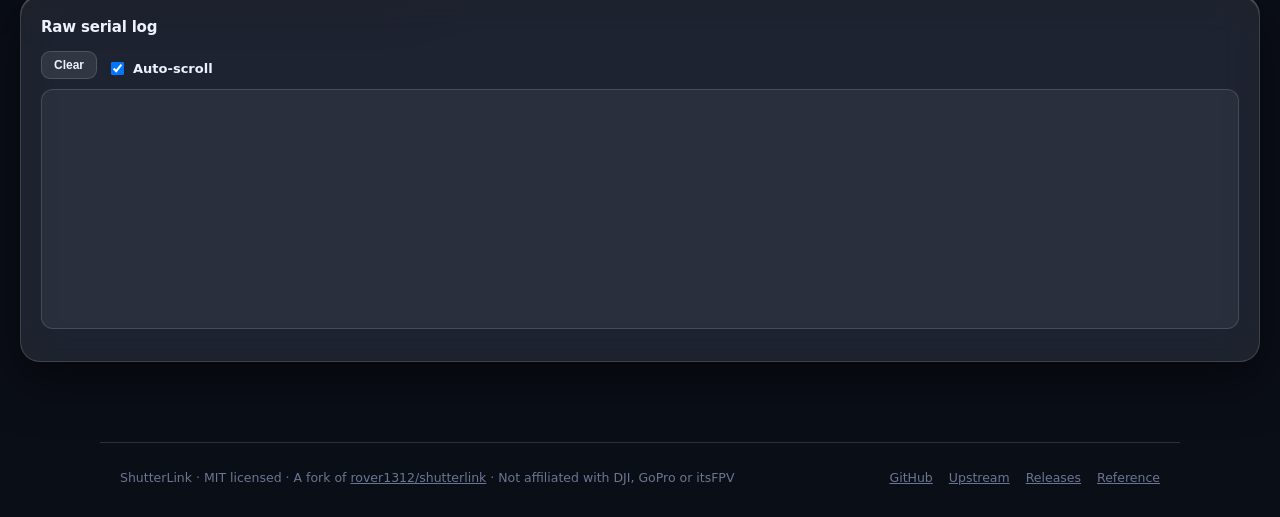
==== commit b9f2c9ab: "rename the bench console to Configurator" ====
--- a/docs/console.html
+++ b/docs/console.html
@@ -3,7 +3,7 @@
 <head>
 <meta charset="UTF-8">
 <meta name="viewport" content="width=device-width, initial-scale=1.0">
-<title>Bench Console — ShutterLink</title>
+<title>Configurator — ShutterLink</title>
 <meta name="description" content="Configure and debug your ShutterLink ESP32-C3 directly over USB using the browser's Web Serial API — no Wi-Fi network required.">
 <script>(function(){try{var t=localStorage.getItem('shutterlink.theme');if(t)document.documentElement.setAttribute('data-theme',t);}catch(e){}})();</script>
 <link rel="stylesheet" href="assets/site.css">
@@ -32,7 +32,7 @@
     <a href="index.html">Home</a>
     <a href="setup.html">Setup Guide</a>
     <a href="webui.html">Web UI Guide</a>
-    <a href="console.html">Bench Console</a>
+    <a href="console.html">Configurator</a>
     <a href="reference.html">Reference</a>
   </nav>
   <div class="header-actions">
@@ -41,6 +41,24 @@
   </div>
 </header>
 
+<header class="topbar">
+  <div class="brand">
+    <span class="dot" id="connDot"></span>
+    <h1>ShutterLink <span class="muted">Configurator</span></h1>
+  </div>
+    <div class="conn-controls">
+    <span id="connLabel" class="muted" style="margin: 23px 30px 0 0">Not connected</span>
+    <label>FC UART # (Ports tab, wired to the C3)
+      <input type="number" id="fcUartNumber" min="1" max="20" step="1" placeholder="e.g. 3">
+    </label>
+    <label>Baud
+      <input type="number" id="fcUartBaud" min="9600" step="1" value="115200">
+    </label>
+      <button id="btnConnectPassthrough" class="btn" style="margin-top: 23px">Connect (FC Passthrough)</button>
+      <button id="btnConnect" class="btn primary" style="margin-top: 23px">Connect over USB</button>
+      <button id="btnDisconnect" class="btn" style="margin-top: 23px" hidden>Disconnect</button>
+  </div>
+</header>
 <div class="notice" style="margin:14px 20px 0">
   <svg><use href="#i-usb"/></svg>
   <p>
@@ -51,39 +69,6 @@
     and Betaflight-passthrough mechanics.
   </p>
 </div>
-
-<header class="topbar">
-  <div class="brand">
-    <span class="dot" id="connDot"></span>
-    <h1>ShutterLink <span class="muted">Bench Console</span></h1>
-  </div>
-  <div class="conn-controls">
-    <span id="connLabel" class="muted">Not connected</span>
-    <button id="btnConnect" class="btn primary">Connect over USB</button>
-    <button id="btnDisconnect" class="btn" hidden>Disconnect</button>
-  </div>
-</header>
-
-<details class="passthrough-panel" id="passthroughPanel">
-  <summary>C3 not reachable over USB? Connect via Betaflight passthrough instead</summary>
-  <div class="row">
-    <label>FC UART # (Ports tab, wired to the C3)
-      <input type="number" id="fcUartNumber" min="1" max="20" step="1" placeholder="e.g. 3">
-    </label>
-    <label>Baud
-      <input type="number" id="fcUartBaud" min="9600" step="1" value="115200">
-    </label>
-    <button id="btnConnectPassthrough" class="btn">Connect via FC passthrough</button>
-  </div>
-  <p class="hint">
-    Opens the FC's own USB port, drives its CLI the way Betaflight Configurator's CLI tab does
-    (<code>#</code>, then <code>serial</code> to check which argument style this firmware wants,
-    then <code>serialpassthrough</code>), then talks to the C3 straight over that same connection —
-    no Configurator window, no reconnecting to a different port. The FC stops flying the instant
-    passthrough starts and needs a power cycle afterwards to fly again, so this is a
-    bench/disarmed-only connection method, same as the direct USB one.
-  </p>
-</details>
 
 <p class="unsupported" id="unsupportedNotice" hidden>
   Your browser doesn't support the <a href="https://developer.mozilla.org/en-US/docs/Web/API/Web_Serial_API" target="_blank" rel="noopener">Web Serial API</a>.
--- a/docs/style.css
+++ b/docs/style.css
@@ -1,5 +1,5 @@
 /* ============================================================================
-   ShutterLink Bench Console — component styles
+   ShutterLink Configurator — component styles
    Same glassmorphism tokens as assets/site.css (duplicated here so this file
    still works standalone). Every selector below matches what app.js expects —
    only the look changed, never the structure/classes/ids.
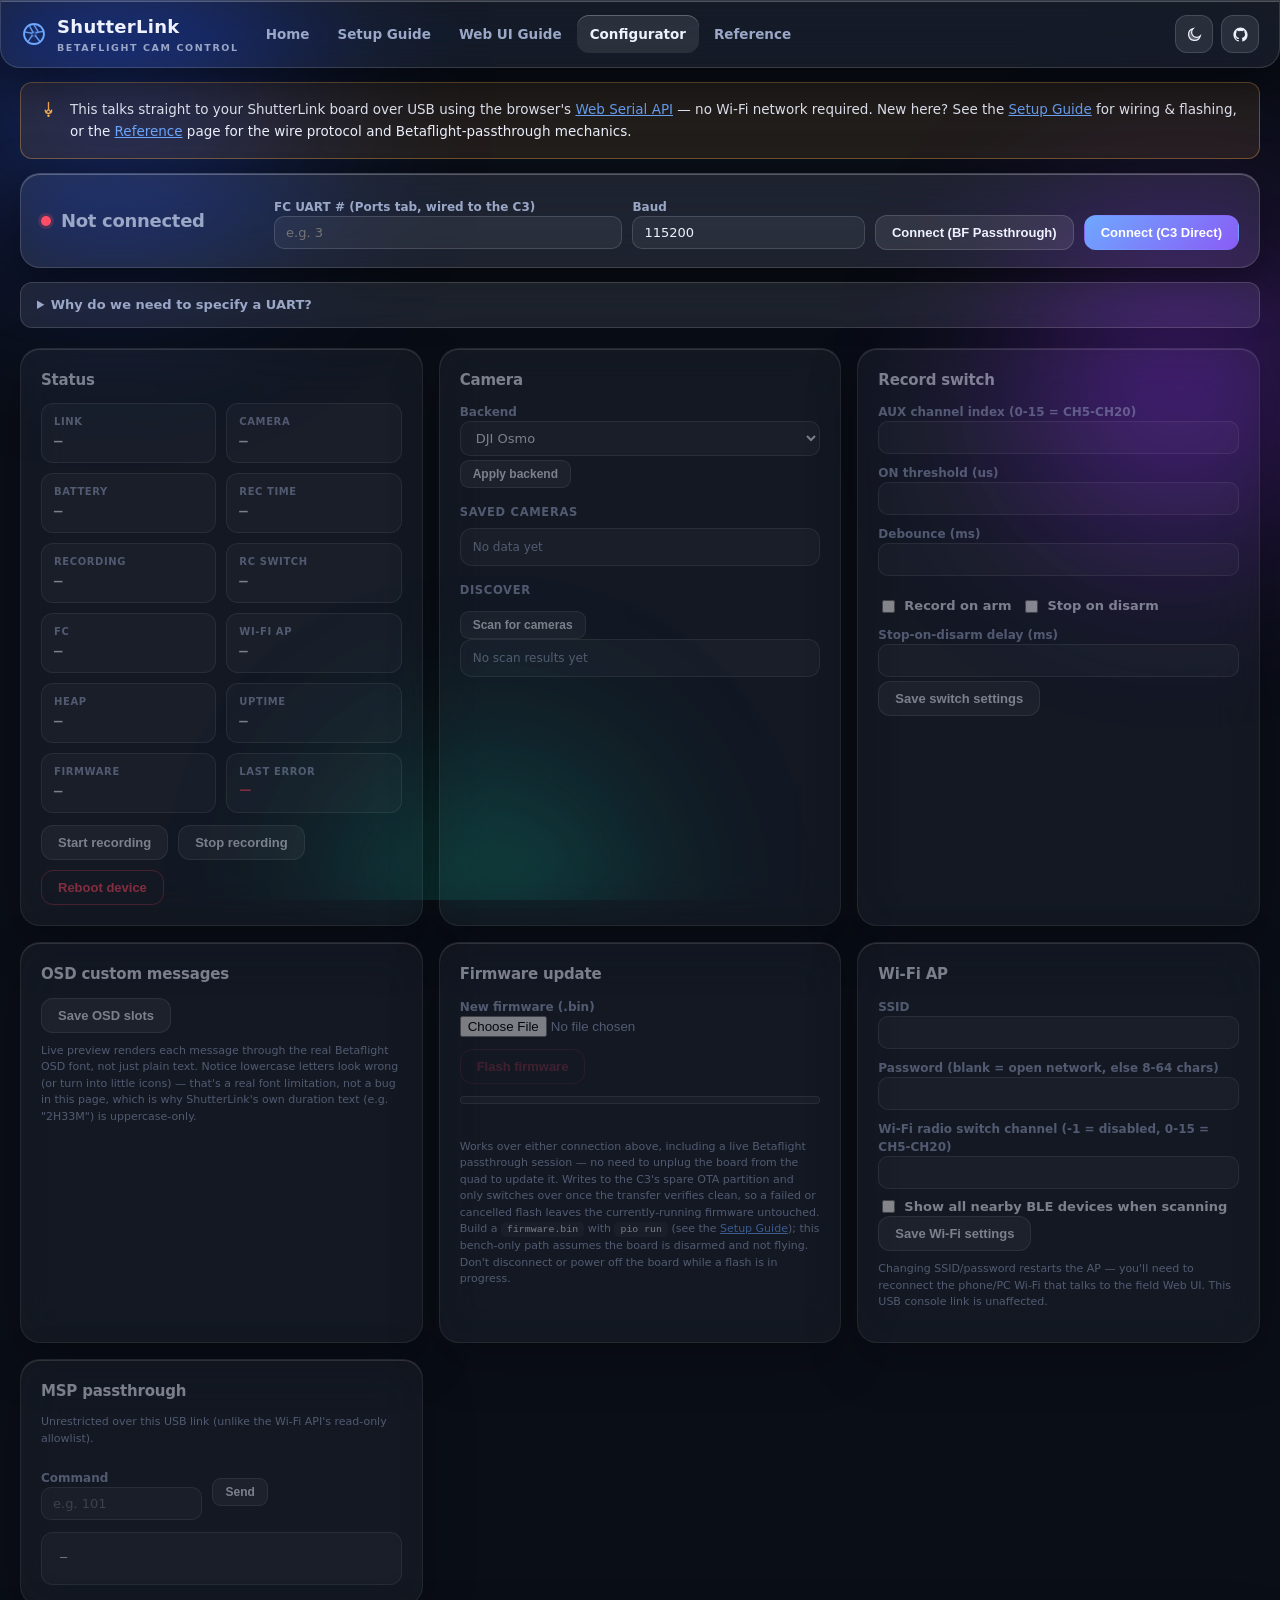
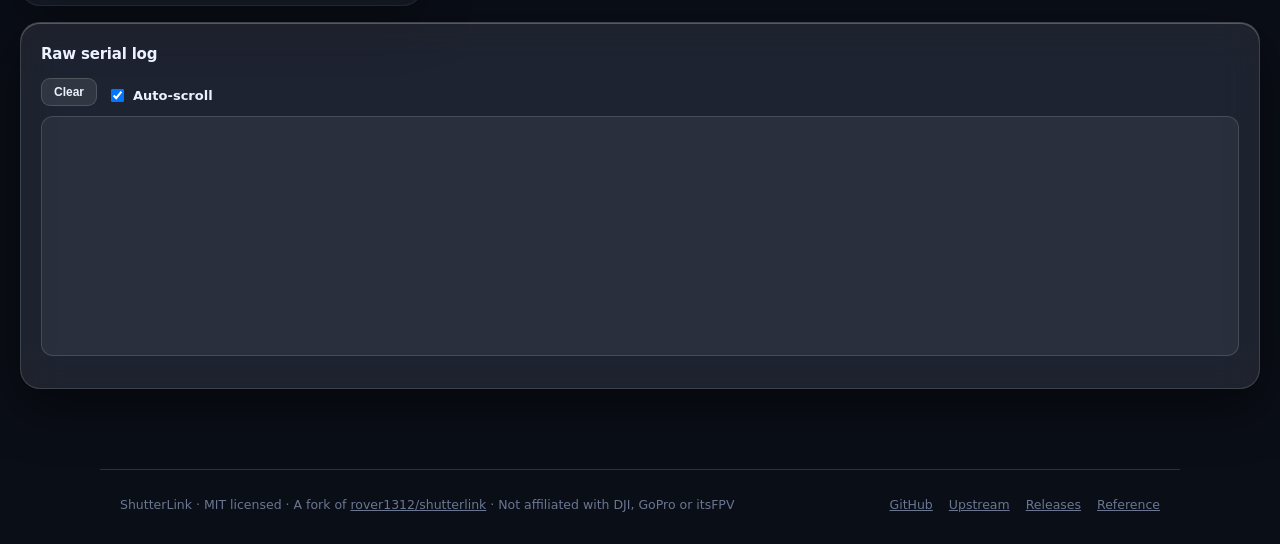
==== commit cb50c9e1: "update site" ====
--- a/docs/console.html
+++ b/docs/console.html
@@ -40,25 +40,6 @@
     <a class="iconbtn" href="https://github.com/Caboosh/shutterlink-CBSHFPV" target="_blank" rel="noopener" title="View on GitHub"><svg><use href="#i-github"/></svg></a>
   </div>
 </header>
-
-<header class="topbar">
-  <div class="brand">
-    <span class="dot" id="connDot"></span>
-    <h1>ShutterLink <span class="muted">Configurator</span></h1>
-  </div>
-    <div class="conn-controls">
-    <span id="connLabel" class="muted" style="margin: 23px 30px 0 0">Not connected</span>
-    <label>FC UART # (Ports tab, wired to the C3)
-      <input type="number" id="fcUartNumber" min="1" max="20" step="1" placeholder="e.g. 3">
-    </label>
-    <label>Baud
-      <input type="number" id="fcUartBaud" min="9600" step="1" value="115200">
-    </label>
-      <button id="btnConnectPassthrough" class="btn" style="margin-top: 23px">Connect (FC Passthrough)</button>
-      <button id="btnConnect" class="btn primary" style="margin-top: 23px">Connect over USB</button>
-      <button id="btnDisconnect" class="btn" style="margin-top: 23px" hidden>Disconnect</button>
-  </div>
-</header>
 <div class="notice" style="margin:14px 20px 0">
   <svg><use href="#i-usb"/></svg>
   <p>
@@ -69,6 +50,38 @@
     and Betaflight-passthrough mechanics.
   </p>
 </div>
+<header class="topbar">
+  <div class="brand">
+    <span class="dot" id="connDot"></span>
+    <h1 id="connLabel" class="muted">Not connected</h1>
+  </div>
+    <div class="conn-controls">
+    <label>FC UART # (Ports tab, wired to the C3)
+      <input type="number" id="fcUartNumber" min="1" max="20" step="1" placeholder="e.g. 3">
+    </label>
+    <label>Baud
+      <input type="number" id="fcUartBaud" min="9600" step="1" value="115200">
+    </label>
+      <button id="btnConnectPassthrough" class="btn" style="margin-top: 23px">Connect (BF Passthrough)</button>
+      <button id="btnConnect" class="btn primary" style="margin-top: 23px">Connect (C3 Direct)</button>
+      <button id="btnDisconnect" class="btn" style="margin-top: 23px" hidden>Disconnect</button>
+  </div>
+</header>
+<details class="passthrough-panel" id="passthroughPanel">
+  <summary>Why do we need to specify a UART?</summary>
+  <p style="max-width: 192ch;">
+    We can't guess which UART to use for the MSP Passthrough like ELRS Can for Receiver flashing, as depending on your quad setup and features the Flight Controller has you can have more than 
+    one MSP connection enabled on more than one UART.
+    <br><br>
+    You'll usually only ever have one ELRS Receiver connected to a UART, which is then set to 
+    SerialRx in the ports tab, so ELRS Configurator can look at serial and go "That one has 
+    SerialRx enabled, we'll use passthrough for that UART".
+    <br><br>
+    But we can't, as your VTX may communicate over MSP (HDZero Freestyle V2, for example), 
+    if your FC has bluetooth on board, that uses MSP to connect to the Betaflight App/Speedybee App, 
+    and of course, the C3 is using MSP as well.
+  </p>
+</details>
 
 <p class="unsupported" id="unsupportedNotice" hidden>
   Your browser doesn't support the <a href="https://developer.mozilla.org/en-US/docs/Web/API/Web_Serial_API" target="_blank" rel="noopener">Web Serial API</a>.
